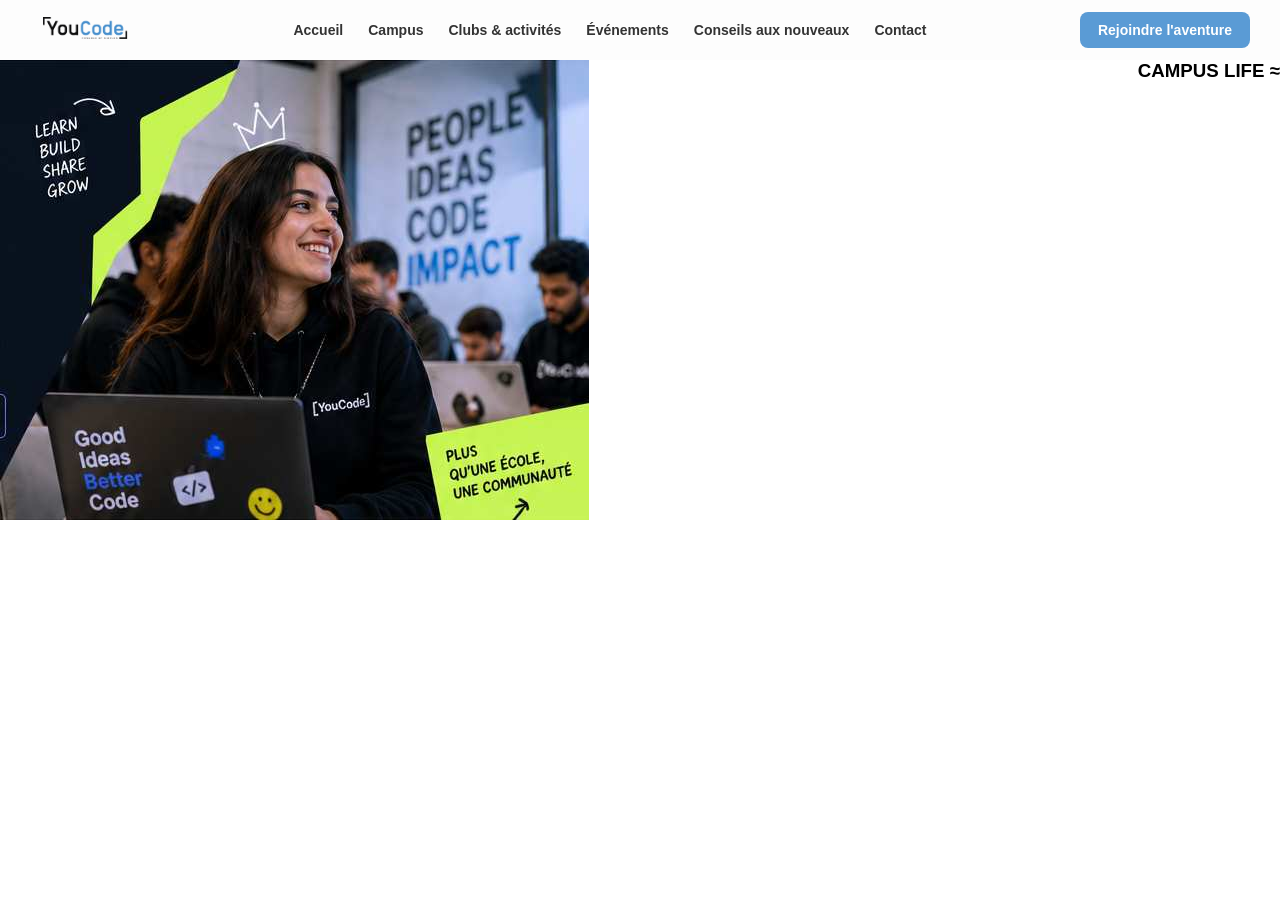
==== index.html @ 9120cab7 "first commit" ====
<!DOCTYPE html>
<html>

<head>
    <meta charset="UTF-8" />
    <title>title</title>
    <link rel="stylesheet" href="CSS/style.css">
</head>

<body>
    <header>
        <nav class="navbar">

            <div class="logo">
                <img src="assets/images/youcode_logo_dark.png" alt="youcode_logo">
            </div>
            <ul>
                <li><a href="index.html">Accueil</a></li>
                <li><a href="Campus.html">Campus</a></li>
                <li><a href="accueil.html">Clubs & activités</a></li>
                <li><a href="accueil.html">Événements</a></li>
                <li><a href="accueil.html">Conseils aux nouveaux</a></li>
                <li><a href="Inscription.html">Contact</a></li>
            </ul>
            <a href="" class="btn">Rejoindre l'aventure</a>
        </nav>
         <section class="bloc1">
         <article class="image1">
            <img src="assets/images/5e478cdfb2598301883ad6cc78cef2d10b1388c6.jpg" alt ="">
         </article>
         <article class="text1">
            <h1>CAMPUS  <span>LIFE</span> ≈</h1>
             </article>
            
</section>
    </header>

</body>

</html>
---- CSS/style.css ----
* {
  margin: 0;
  padding: 0;
  box-sizing: border-box;
  font-family: Arial, sans-serif;
}

.navbar {
   display: flex; 
   justify-content: space-between; 
  align-items: center;
  background: #fdfdfd;
  padding: 12px 30px;
  font-weight: bold; 
}

.logo img {
  width: 110px; 
}

.navbar ul {
   list-style: none;
  display: flex;
   gap: 25px; 
}

.navbar ul li a {
  text-decoration: none;
  color: #333;
  font-size: 14px;
  padding-bottom: 5px;
}
.navbar ul li a:hover {
  color: #4A90E2;
}

 .btn {
  background-color: #5a9bd5;
  color: white;
   padding: 10px 18px; 
  border-radius: 8px;
  text-decoration: none;
  font-size: 14px;
   font-weight: bold; 
}
.image1 {
    width: 10%;
    height: 50%;
    display:block;
   margin-right: auto;
}
.bloc1 {
    display: flex;


}
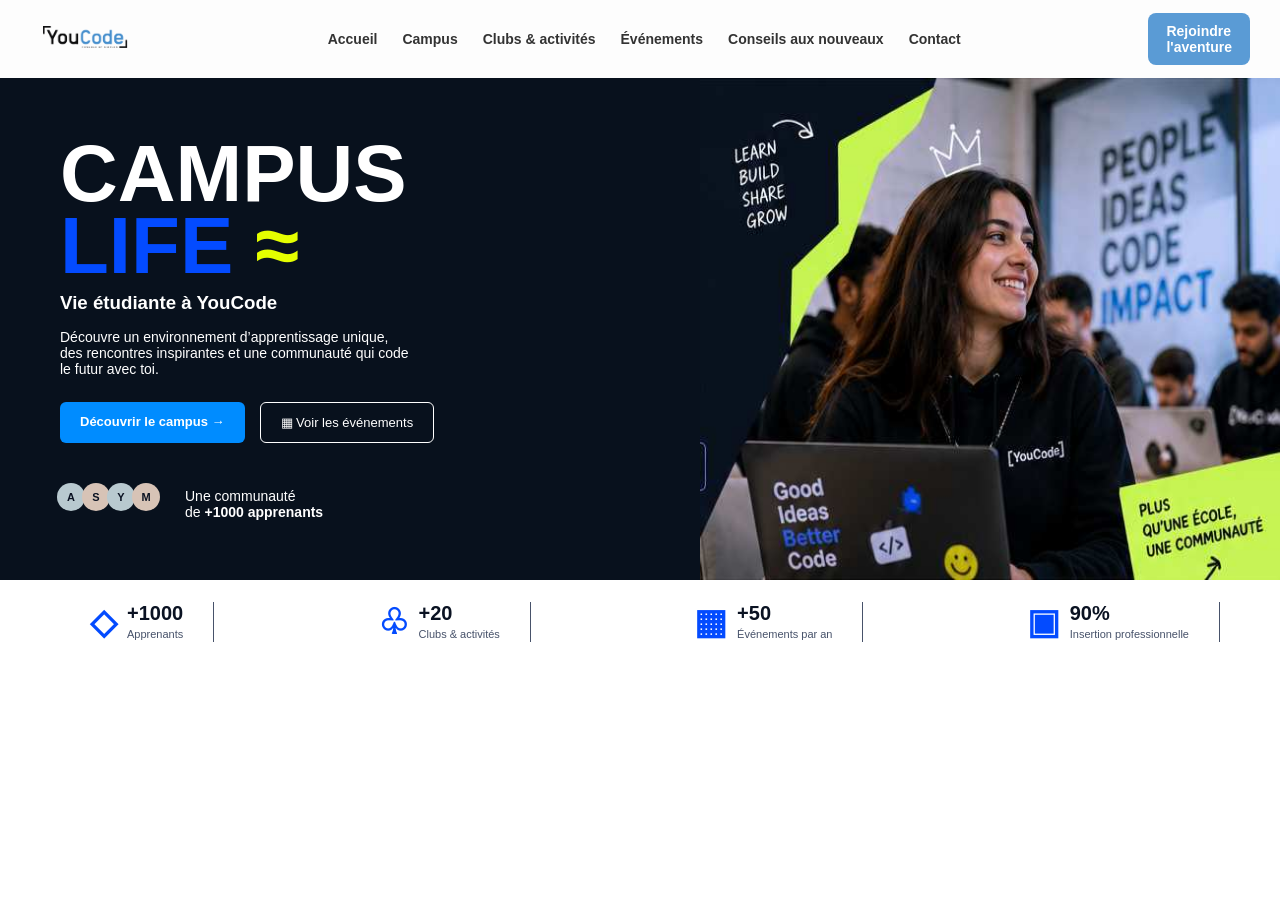
==== commit fb7102ac: "hero section" ====
--- a/index.html
+++ b/index.html
@@ -22,18 +22,74 @@
                 <li><a href="accueil.html">Conseils aux nouveaux</a></li>
                 <li><a href="Inscription.html">Contact</a></li>
             </ul>
-            <a href="" class="btn">Rejoindre l'aventure</a>
+            <a href="" class="btn">Rejoindre <br> l'aventure</a>
         </nav>
+          </header>
+          <main>
          <section class="bloc1">
          <article class="image1">
-            <img src="assets/images/5e478cdfb2598301883ad6cc78cef2d10b1388c6.jpg" alt ="">
+            <img src="assets/images/5e478cdfb2598301883ad6cc78cef2d10b1388c6.jpg" alt ="youcode_campus">
          </article>
          <article class="text1">
-            <h1>CAMPUS  <span>LIFE</span> ≈</h1>
+            <h1>CAMPUS <br> <span>LIFE</span> <b>≈</b></h1>
+            <h3> Vie étudiante à YouCode</h3>
+            <p>Découvre un environnement d’apprentissage unique,<br>
+             des rencontres inspirantes et une communauté qui code<br>
+             le futur avec toi.
+           </p>
+            <div class="btns">
+      <a href="#" class="btn-bleu">Découvrir le campus →</a>
+      <a href="#" class="btn-dark">▦  Voir les événements</a>
+    </div>
+    <div class="community">
+  <div class="avatars">
+    <span class="avatar">A</span>
+    <span class="Avatar">S</span>
+    <span class="avatar">Y</span>
+    <span class="Avatar">M</span>
+  </div>
+  <p>Une communauté<br>de <strong>+1000 apprenants</strong></p>
+</div>
              </article>
             
 </section>
-    </header>
+    <div class="stats">
+  
+  <div class="stat">
+    <div class="icon"><h3>◇</h3></div>
+    <div class="number">
+      <strong>+1000</strong>
+      <p>Apprenants</p>
+    </div>
+  </div>
+
+  <div class="stat">
+    <div class="icon"><h3>♧</h3></div>
+    <div class="number">
+      <strong>+20</strong>
+      <p>Clubs & activités</p>
+    </div>
+  </div>
+
+  <div class="stat">
+    <div class="icon"><h3>▦</h3></div>
+    <div class="number">
+      <strong>+50</strong>
+      <p>Événements par an</p>
+    </div>
+  </div>
+
+  <div class="stat">
+    <div class="icon"><h3>▣</h3></div>
+    <div class="number">
+      <strong>90%</strong>
+      <p>Insertion professionnelle</p>
+    </div>
+  </div>
+
+</div>
+</main>
+  
 
 </body>
 
--- a/CSS/style.css
+++ b/CSS/style.css
@@ -1,8 +1,7 @@
 * {
-  margin: 0;
+   margin: 0;
   padding: 0;
-  box-sizing: border-box;
-  font-family: Arial, sans-serif;
+  font-family: "Inter", sans-serif;
 }
 
 .navbar {
@@ -27,8 +26,7 @@
 .navbar ul li a {
   text-decoration: none;
   color: #333;
-  font-size: 14px;
-  padding-bottom: 5px;
+   font-size: 14px; 
 }
 .navbar ul li a:hover {
   color: #4A90E2;
@@ -37,20 +35,142 @@
  .btn {
   background-color: #5a9bd5;
   color: white;
-   padding: 10px 18px; 
+  padding: 10px 18px; 
   border-radius: 8px;
   text-decoration: none;
   font-size: 14px;
+  margin :1px 0;
    font-weight: bold; 
 }
-.image1 {
-    width: 10%;
-    height: 50%;
-    display:block;
-   margin-right: auto;
-}
 .bloc1 {
-    display: flex;
-
+  display: flex;
+  flex-direction:row-reverse;
+ background: #08111D;
 
 }
+.text1 {
+  color:white;
+  padding: 60px;
+  font-family:  "Inter", sans-serif;
+  text-align: left;
+  width:50%
+}
+
+.text1 h1 {
+  font-size: 80px;
+  margin-bottom: 10px;
+  font-weight: 900;
+  line-height: 0.9;
+}
+.text1 h1 span {
+  color: #034BFF;
+}
+
+.text1 h1 b {
+  color: #E5FF00;
+}
+.text1 p{
+  font-size: 14px;
+  margin-top: 15px;
+}
+
+.btns{
+  display: flex;
+  gap: 15px;
+  margin-top: 25px;
+}
+
+.btn-bleu{
+  background: #008CFF;
+  color: white;
+  padding: 12px 20px; 
+  text-decoration: none;
+  border-radius: 6px;
+  font-size: 13px;
+  font-weight: bold;
+}
+
+.btn-dark{
+  border: 1px solid white;
+  color: white;
+  padding: 12px 20px;
+  text-decoration: none;
+  border-radius: 6px;
+  font-size: 13px;
+}
+.community{
+  display: flex;
+  align-items: center;
+  gap: 25px;
+  margin-top: 30px;
+}
+
+.avatars{
+  display: flex;
+}
+
+.avatar{
+  width: 28px;
+  height: 28px;
+background: #B8C9CF;
+  border-radius: 50%;
+  display: flex;
+  align-items: center;
+  justify-content: center;
+  font-size: 11px;
+  font-weight: bold;
+  color:  #0A1222;
+   margin-left: -3px; 
+}
+.Avatar {
+  width: 28px;
+  height: 28px;
+  background: #D7C3B6;
+  border-radius: 50%;
+  display: flex;
+  align-items: center;
+  justify-content: center; 
+  font-size: 11px;
+  font-weight: bold;
+  color:  #0A1222;
+   margin-left: -3px; 
+}
+.image1 {
+  width: 50%;
+  position: relative;
+  display: flex;
+}
+.image1 img {
+  width: 100%;
+  height: 100%;
+  display: block;
+
+}
+.stats{
+  display: flex;
+  justify-content: space-between;
+  align-items: center; 
+ background: #FFFFFF;
+  padding: 22px 60px; 
+}
+.stat{
+  display: flex;
+  gap: 10px;
+  border-right: 1px solid  #47526A;
+   padding: 0 30px; 
+
+}
+.icon h3{
+  font-size: 35px;
+  color: #034BFF;
+}
+.number strong{
+  display: block;
+  font-size: 20px;
+  color: #0A1222;
+}
+.number p{
+  font-size: 11px;
+  color:  #47526A;
+  margin-top: 3px;
+}
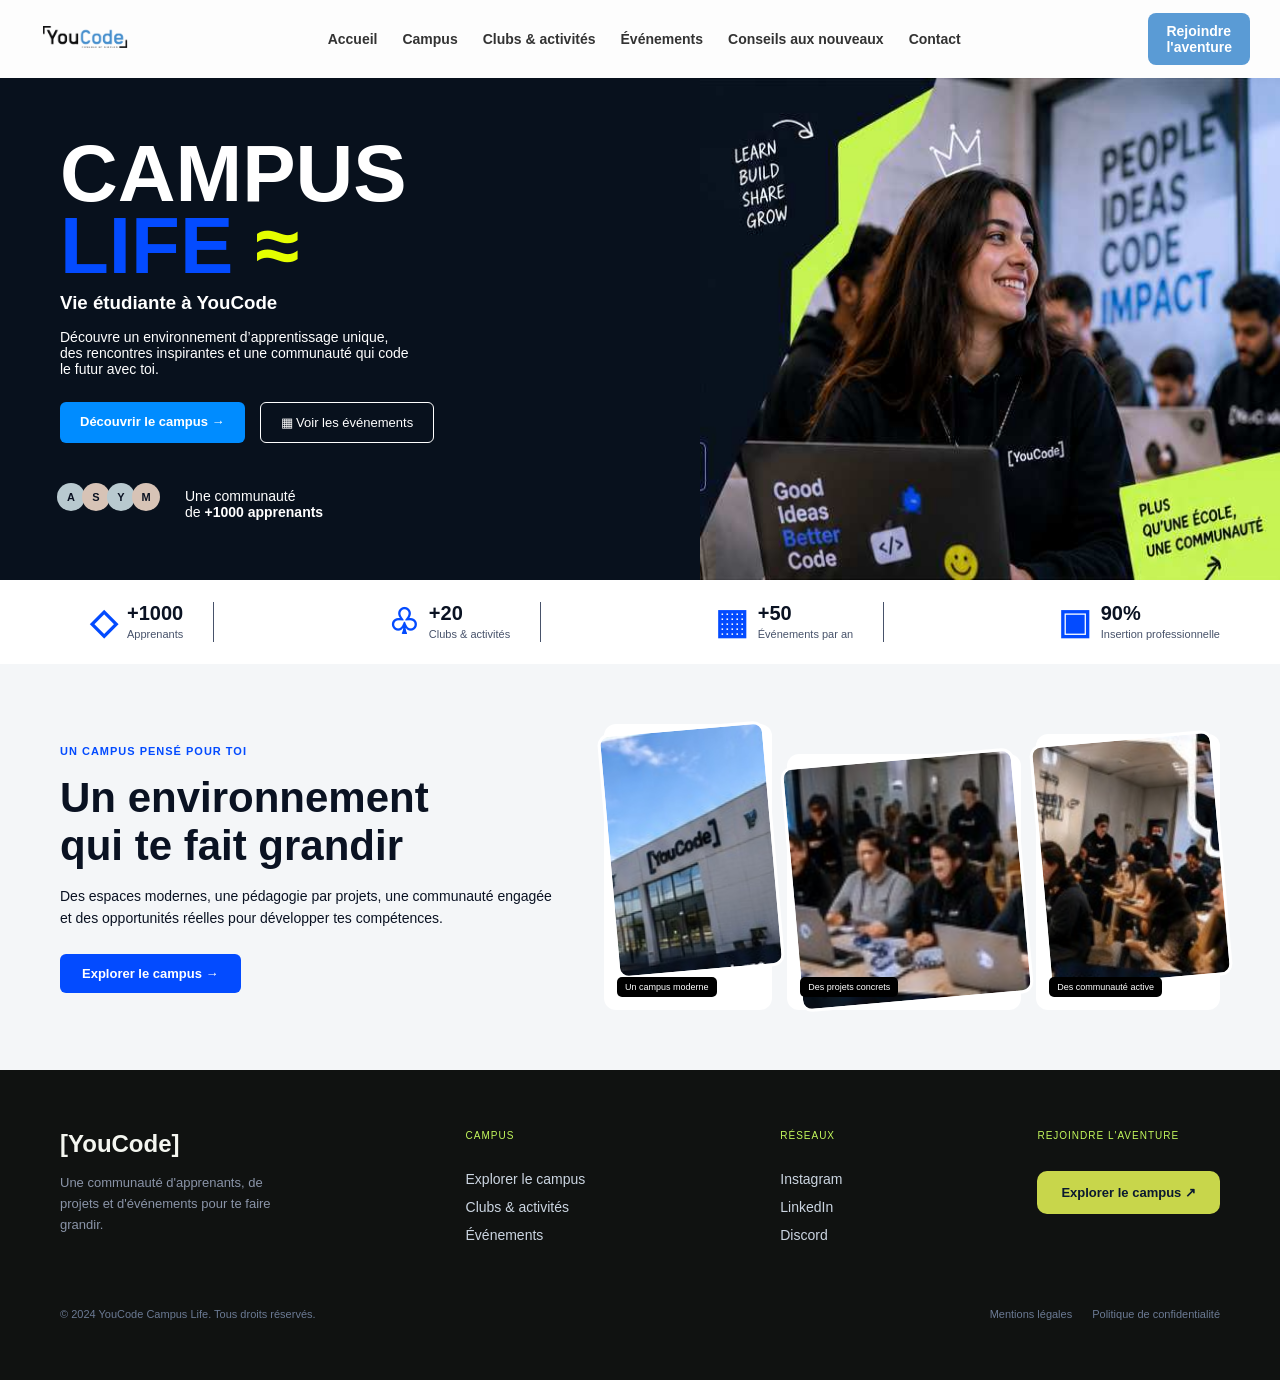
==== commit f8893a01: "inscription" ====
--- a/index.html
+++ b/index.html
@@ -50,10 +50,10 @@
   </div>
   <p>Une communauté<br>de <strong>+1000 apprenants</strong></p>
 </div>
-             </article>
+</article>
             
 </section>
-    <div class="stats">
+    <section class="stats">
   
   <div class="stat">
     <div class="icon"><h3>◇</h3></div>
@@ -87,8 +87,66 @@
     </div>
   </div>
 
-</div>
+</section>
+<section class="campus">
+  <div class="campus-text">
+    <span class="small-title">UN CAMPUS PENSÉ POUR TOI</span>
+    <h2>Un environnement<br>qui te fait <b>grandir</b></h2>
+    <p>Des espaces modernes, une pédagogie par projets, une communauté engagée et des opportunités réelles pour développer tes compétences.</p>
+    <a href="#" class="btn-campus">Explorer le campus →</a>
+  </div>
+
+  <div class="campus-images">
+    <div class="img-box">
+      <img src="assets\images\bd5c78f0b0664c1204db4e164d79fe65be6ed1d2.jpg" alt="campus">
+      <span class="label">Un campus moderne</span>
+    </div>
+    <div class="img-box box2">
+      <img src="assets\images\503bd2fc34ba9e6c2afd23f845e8220012ca0e5b.jpg" alt="projets">
+      <span class="label">Des projets concrets</span>
+    </div>
+    <div class="img-box box3">
+      <img src="assets\images\d06b6202139b1335087069e88427f166922d4e25.jpg" alt="communauté">
+      <span class="label">Des communauté active</span>
+    </div>
+  </div>
+</section>
 </main>
+ <footer class="footer">
+  <div class="footer-top">
+    <div class="footer-about">
+      <h2>[YouCode]</h2>
+      <p>Une communauté d'apprenants, de<br>projets et d'événements pour te faire<br>grandir.</p>
+    </div>
+
+    <div class="footer-col">
+      <span class="footer-title">CAMPUS</span>
+      <a href="#">Explorer le campus</a>
+      <a href="#">Clubs & activités</a>
+      <a href="#">Événements</a>
+    </div>
+
+    <div class="footer-col">
+      <span class="footer-title">RÉSEAUX</span>
+      <a href="#">Instagram</a>
+      <a href="#">LinkedIn</a>
+      <a href="#">Discord</a>
+    </div>
+
+    <div class="footer-col">
+      <span class="footer-title">REJOINDRE L'AVENTURE</span>
+      <a href="#" class="btn-footer">Explorer le campus ↗</a>
+    </div>
+  </div>
+
+  <div class="footer-bottom">
+    <p>© 2024 YouCode Campus Life. Tous droits réservés.</p>
+    <div class="footer-links">
+      <a href="#">Mentions légales</a>
+      <a href="#">Politique de confidentialité</a>
+    </div>
+  </div>
+</footer>
   
 
 </body>
--- a/CSS/style.css
+++ b/CSS/style.css
@@ -169,8 +169,242 @@
   font-size: 20px;
   color: #0A1222;
 }
+.stat:last-child{
+  border-right: none;
+  padding-right: 0;
+}
 .number p{
   font-size: 11px;
   color:  #47526A;
   margin-top: 3px;
-}+}
+/* SECTION CAMPUS */
+.campus{
+  display: flex;
+  justify-content: space-between;
+  align-items: center;
+  background: #F4F6F8;
+  padding: 60px;
+  gap: 40px;
+}
+
+.small-title{
+  color: #034BFF;
+  font-size: 11px;
+  font-weight: bold;
+  letter-spacing: 1px;
+}
+
+.campus-text{
+  width: 45%;
+}
+
+.campus-text h2{
+  font-size: 42px;
+  color: #0A1222;
+  margin: 15px 0;
+  font-weight: 800;
+}
+
+.campus-text p{
+  font-size: 14px;
+  color: #0A1222;
+  line-height: 1.6;
+  margin-bottom: 25px;
+}
+
+.btn-campus{
+  background: #034BFF;
+  color: white;
+  padding: 12px 22px;
+  border-radius: 6px;
+  text-decoration: none;
+  font-size: 13px;
+  font-weight: bold;
+  display: inline-block;
+}
+
+
+.campus-images{
+  width: 55%;
+  display: flex;
+  gap: 15px;
+  position: relative;
+}
+.img-box{
+  position: relative;
+  border-radius: 12px;
+  border: 3px solid #fff;
+  background: white;
+}
+
+
+
+.img-box img{
+  width: 100%;
+  height: 240px;
+  transform: rotate(-5deg);
+  object-fit: cover;
+  border-radius: 12px;
+  border: 3px solid white;
+}
+
+.box2{
+   margin-top: 30px;
+  
+ }
+.box3{ margin-top: 10px; }
+
+.label{
+  position: absolute;
+  bottom: 10px;
+  left: 10px;
+  background: black;
+  color: white;
+  font-size: 9px;
+  padding: 5px 8px;
+  border-radius: 5px;
+}
+.footer{
+  background: var(--color-bg, #101211);
+  color: var(--color-white, #F4F6F0);
+  padding: 60px;
+}
+
+.footer-top{
+  display: flex;
+  justify-content: space-between;
+  gap: 40px;
+  padding-bottom: 40px;
+}
+
+.footer-about h2{
+  font-size: 24px;
+  font-weight: 800;
+  margin-bottom: 15px;
+}
+
+.footer-about p{
+  font-size: 13px;
+  color: #8a94a8;
+  line-height: 1.6;
+}
+
+.footer-title{
+  display: block;
+  font-size: 10px;
+  color: var(--color-lime, #C3F85C);
+  letter-spacing: 1px;
+  margin-bottom: 18px;
+}
+.footer-col{ color: var(--color-lime, #C3F85C);}
+.footer-col{
+  display: flex;
+  flex-direction: column;
+  gap: 12px;
+}
+
+.footer-col a{
+  color: #cbd5e1;
+  text-decoration: none;
+  font-size: 14px;
+}
+
+.footer-col a:hover{
+  color: white;
+}
+
+.btn-footer{
+  background: #C8D64B!important;
+  color: #0A1930!important;
+  padding: 14px 24px;
+  border-radius: 10px;
+  font-weight: bold;
+  font-size: 13px!important;
+  display: inline-block;
+}
+
+
+.footer-bottom{
+  display: flex;
+  justify-content: space-between;
+  padding-top: 25px;
+  font-size: 11px;
+  color: #6b7a94;
+}
+
+.footer-links{
+  display: flex;
+  gap: 20px;
+}
+
+.footer-links a{
+  color: #6b7a94;
+  text-decoration: none;
+}
+/* PAGE CAMPUS */
+ /* PAGE INSCRIPTION */
+ .form-section{
+  background: #fff;
+  padding: 40px 60px;
+  max-width: 700px;
+}
+
+.small-blue{
+  color: #034BFF;
+  font-size: 10px;
+  font-weight: bold;
+}
+
+.form-section h2{
+  font-size: 30px;
+  font-weight: 800;
+  margin: 10px 0 30px;
+}
+
+.form-section label{
+  display: block;
+  font-size: 13px;
+  font-weight: 600;
+  margin-top: 18px;
+  margin-bottom: 6px;
+}
+
+.form-section input[type="text"],
+.form-section input[type="email"],
+.form-section input[type="tel"]{
+  width: 100%;
+  padding: 12px;
+  border: 1px solid #ddd;
+  border-radius: 8px;
+  background: #fafafa;
+}
+
+.radio-group{
+  margin-top: 20px;
+  display: flex;
+  flex-direction: column;
+  gap: 12px;
+}
+
+.radio-group label{
+  font-weight: normal;
+  display: flex;
+  align-items: center;
+  gap: 8px;
+  cursor: pointer;
+}
+
+.btn-blue{
+  width: 100%;
+  margin-top: 25px;
+  background: #2196F3;
+  color: white;
+  border: none;
+  padding: 14px;
+  border-radius: 8px;
+  font-weight: bold;
+  font-size: 14px;
+  cursor: pointer;
+}
+
